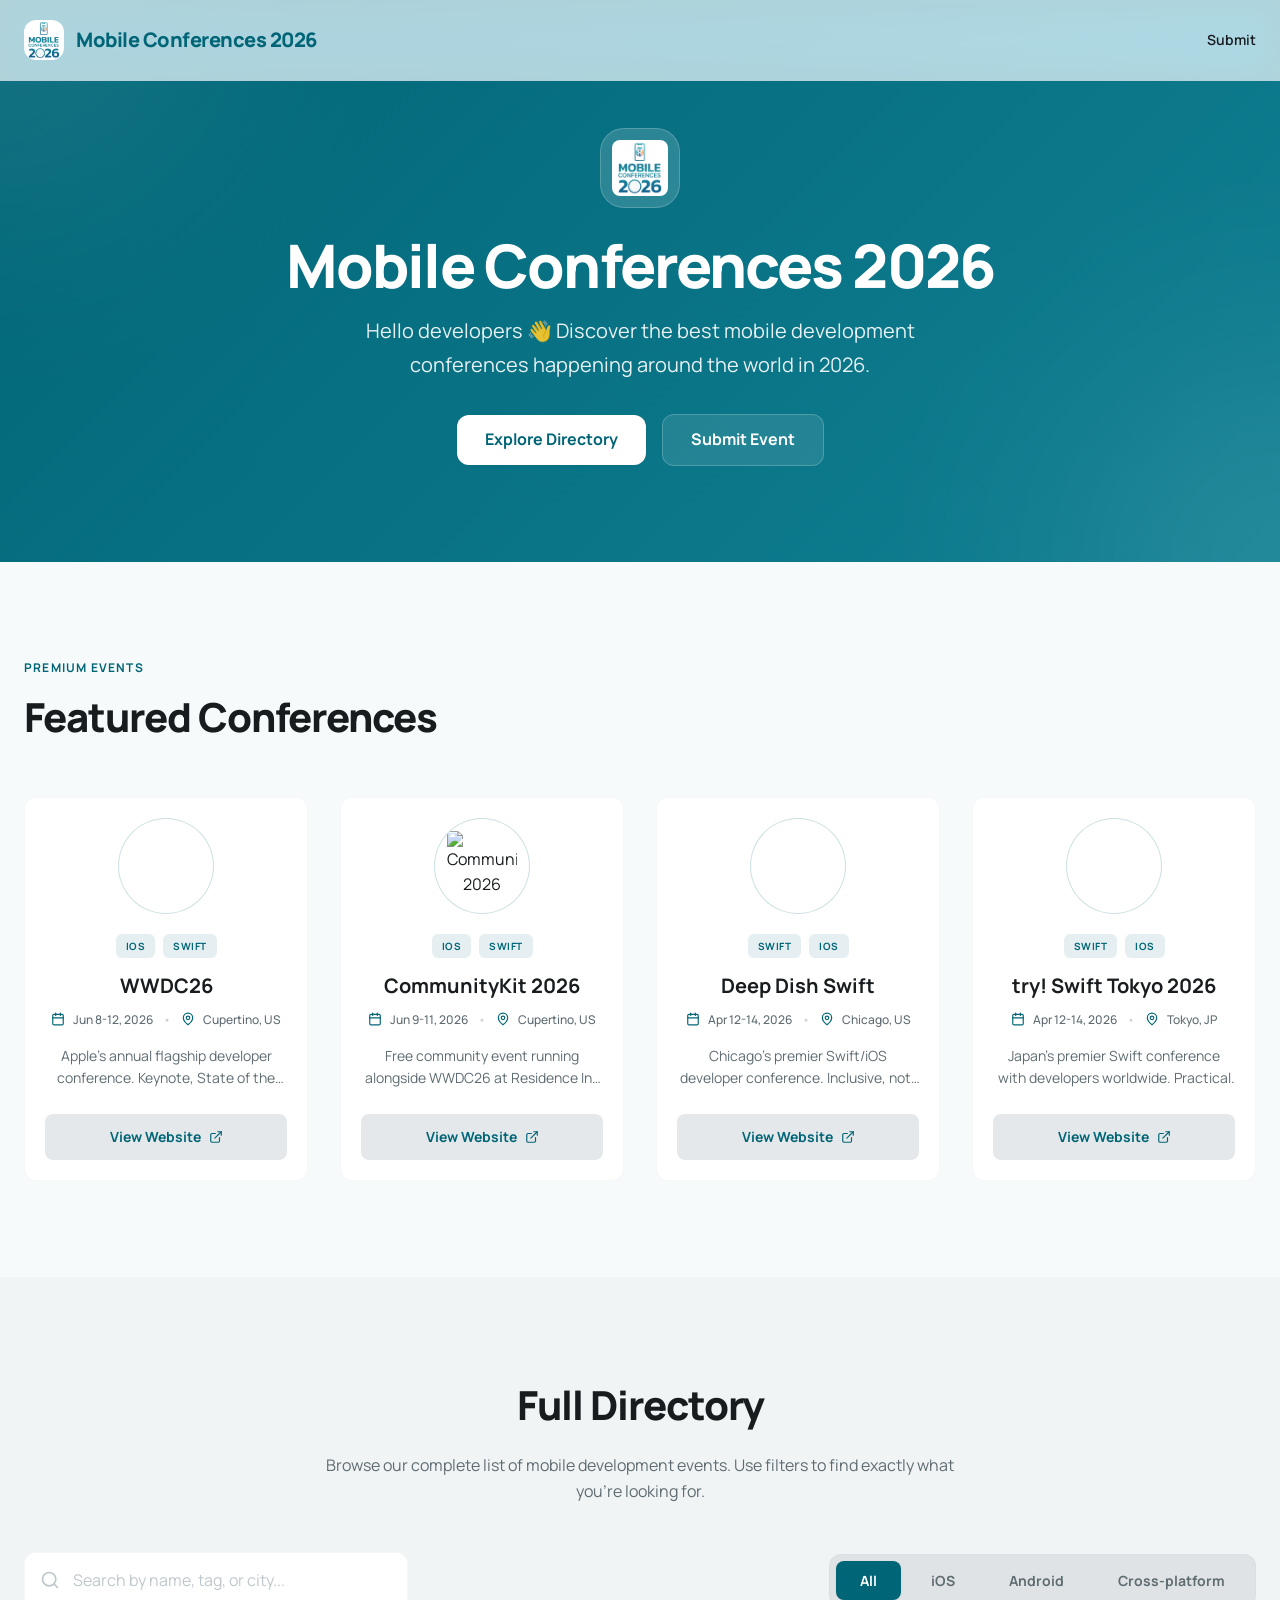
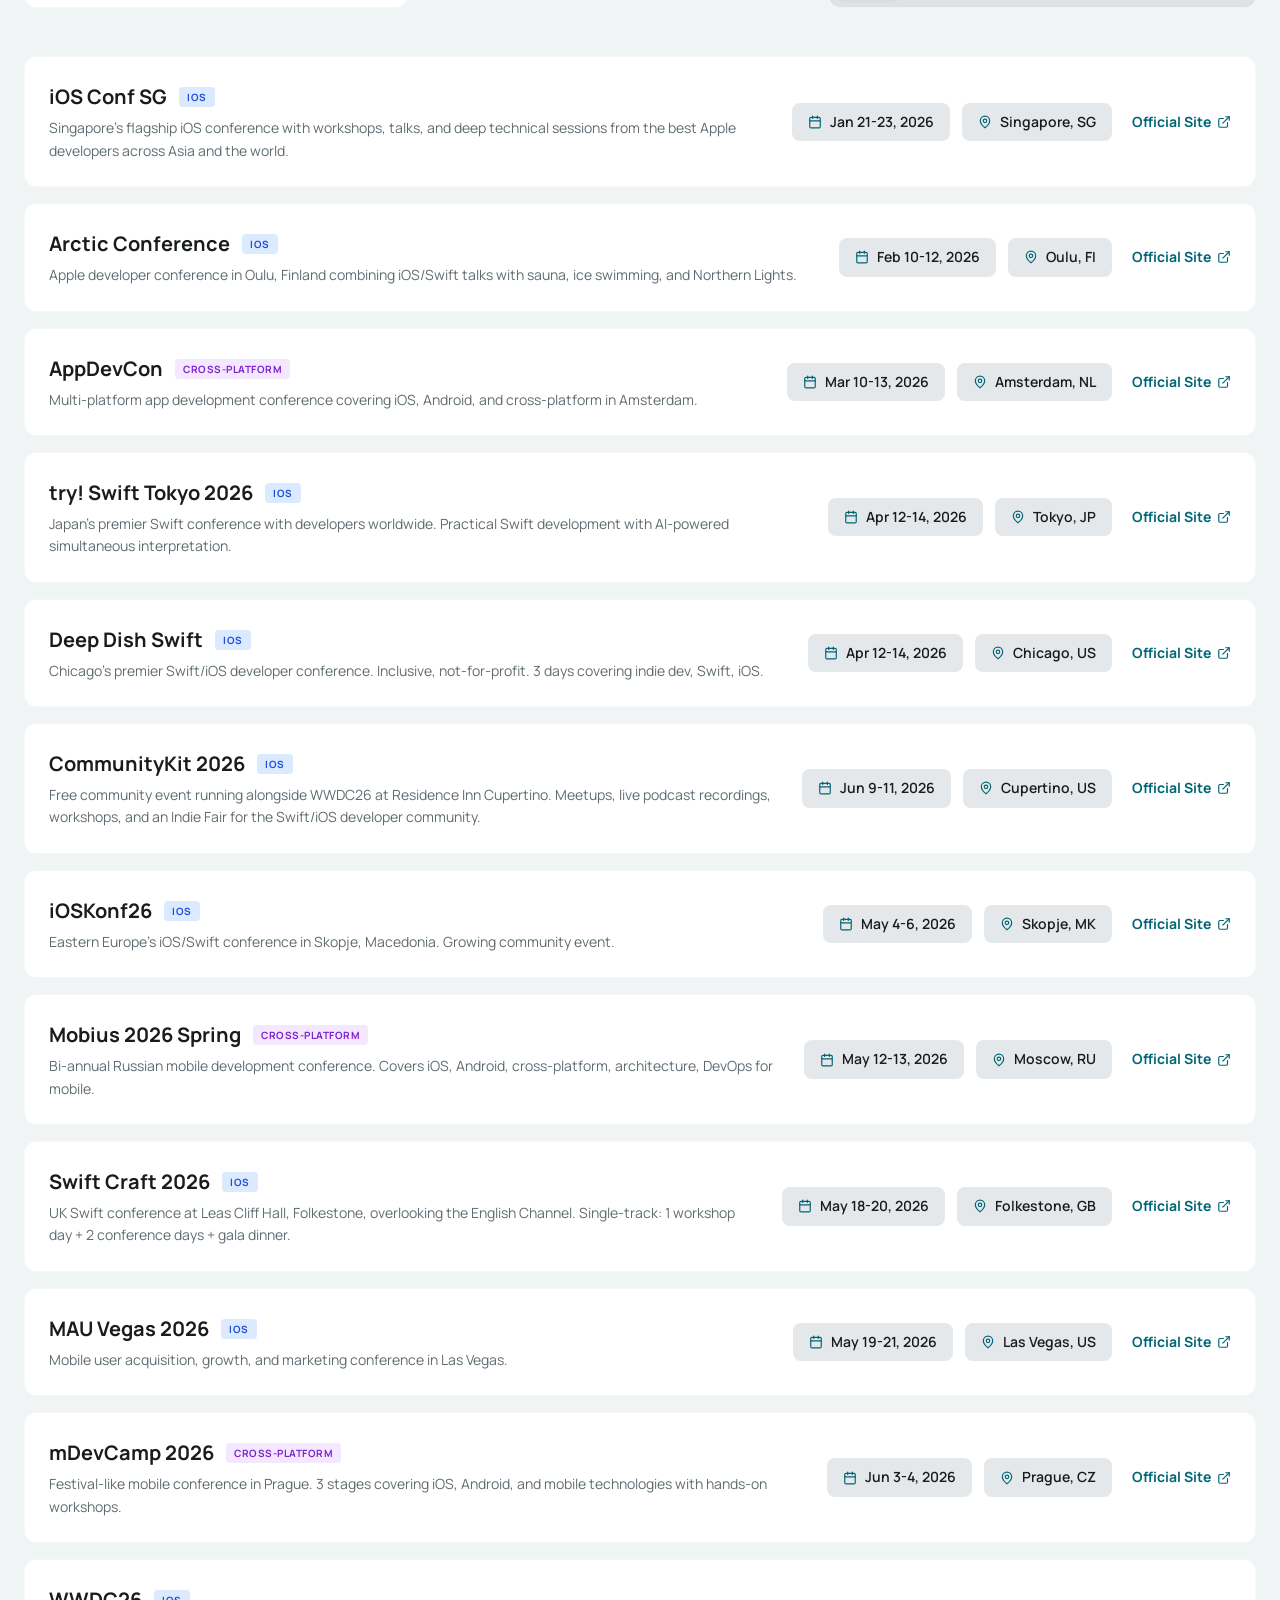
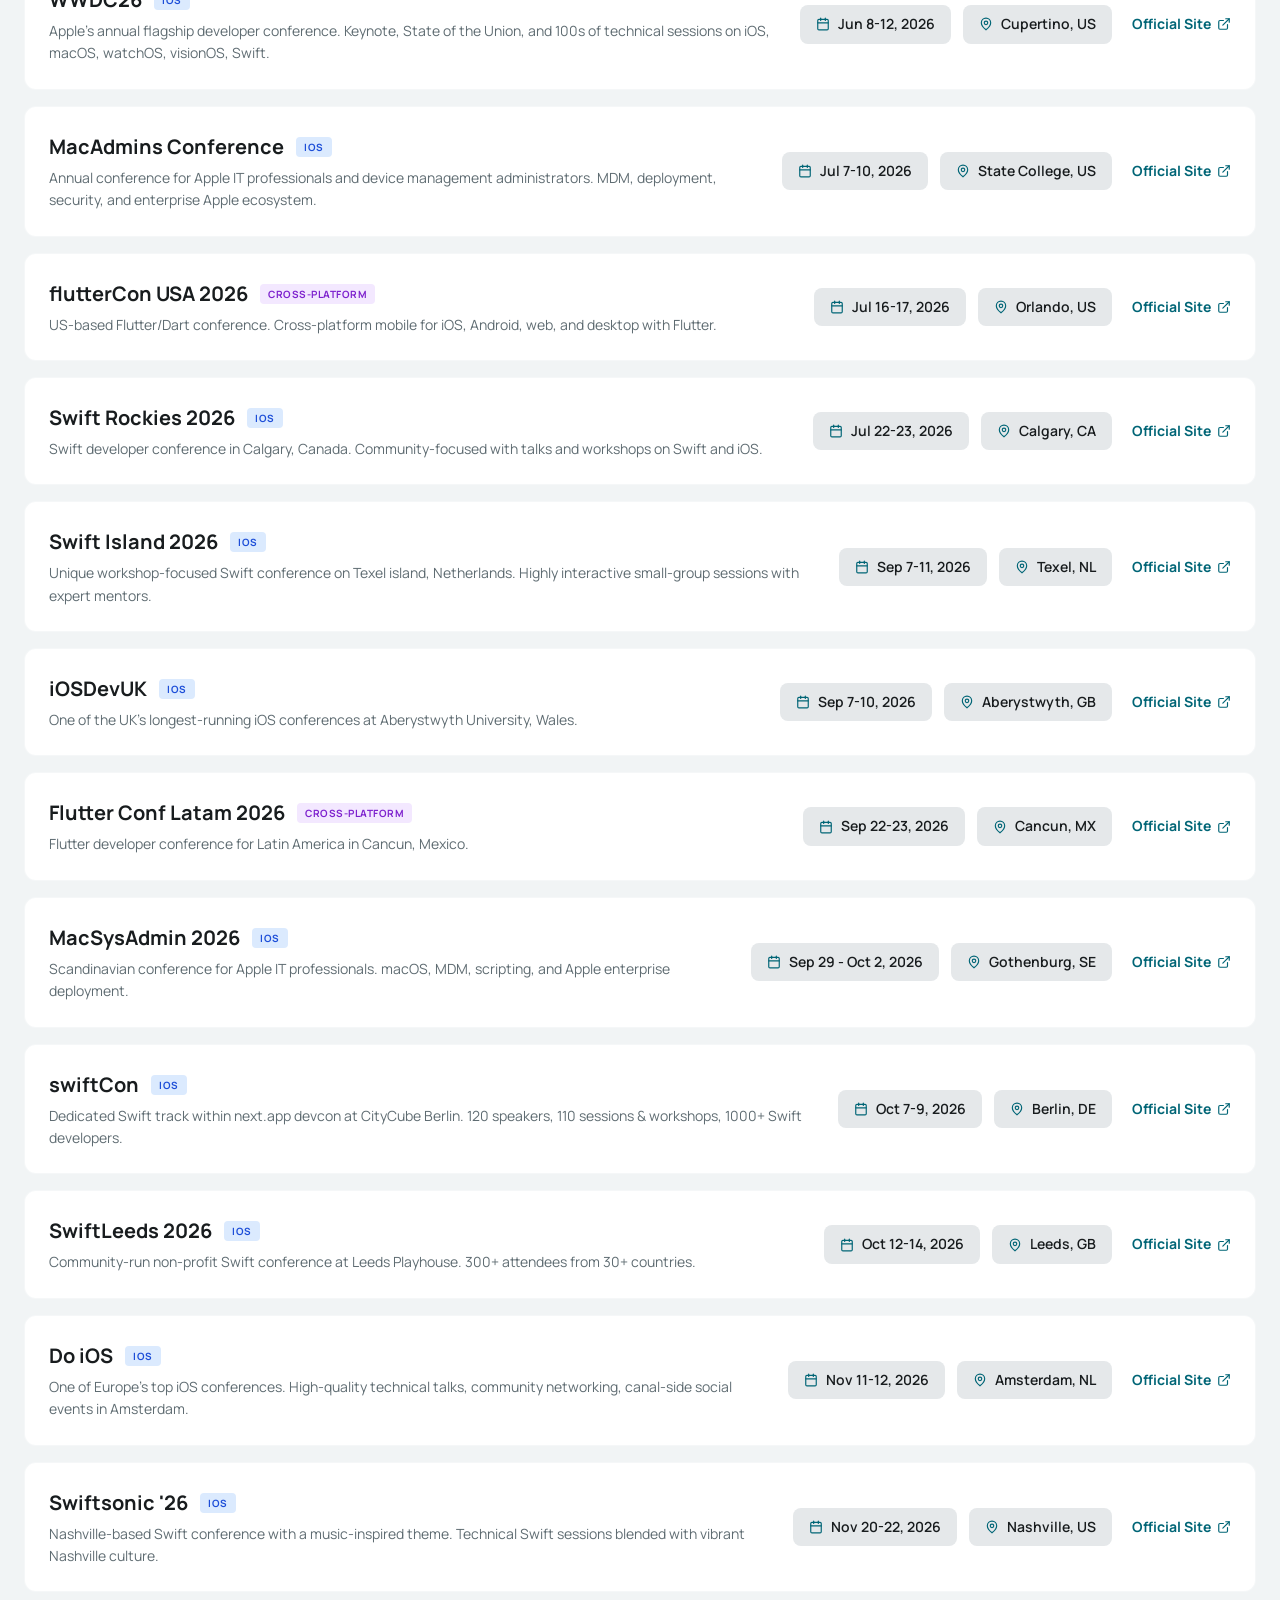
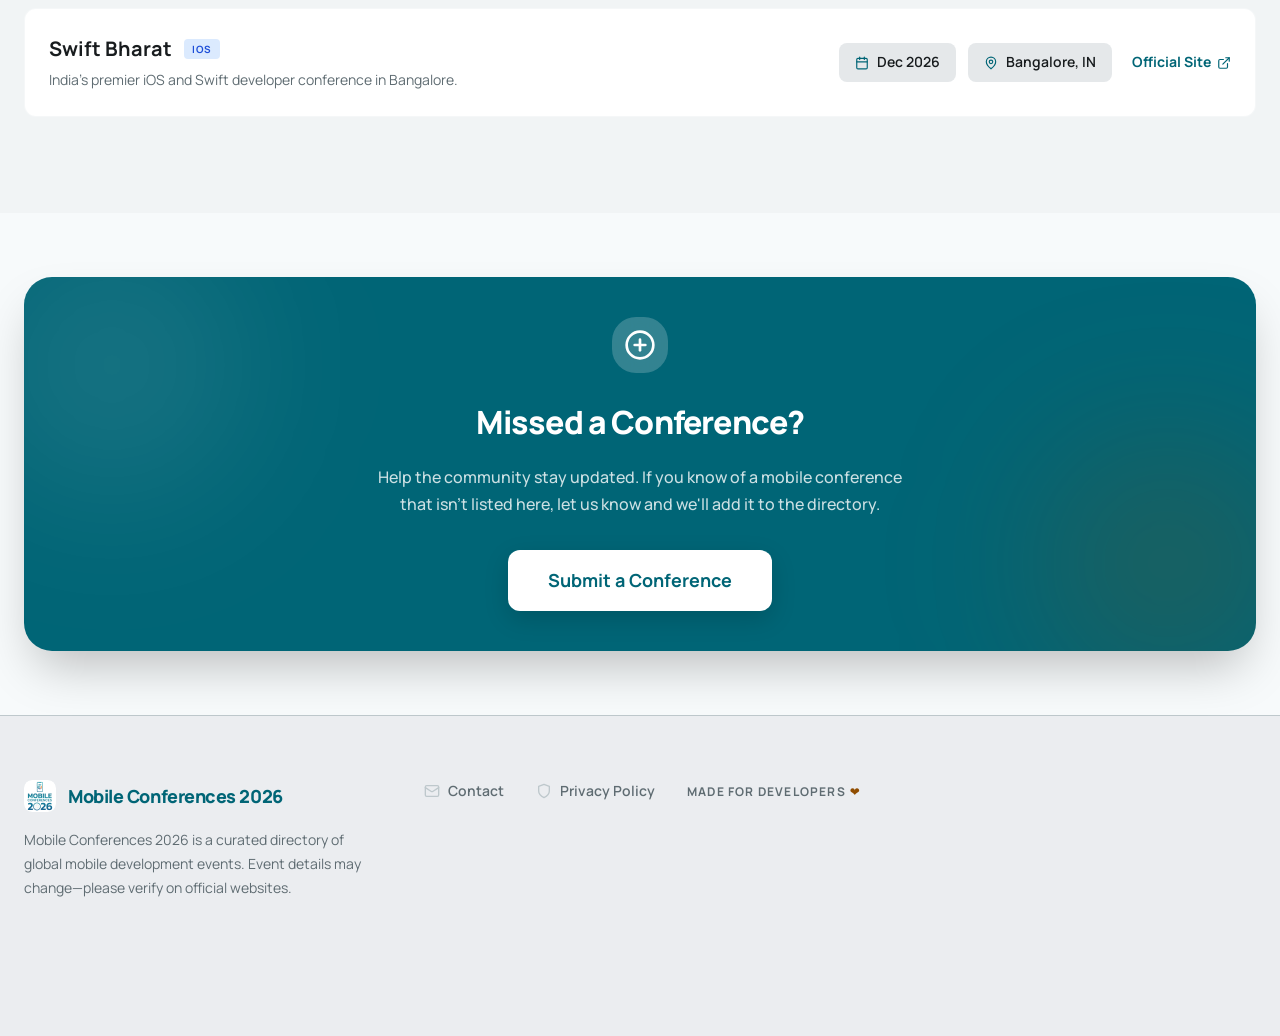
==== index.html @ a7be450e "Initial commi" ====
<!DOCTYPE html>
<html lang="en">

<head>
  <meta charset="UTF-8">
  <meta name="viewport" content="width=device-width, initial-scale=1.0">
  <title>Mobile Conferences 2026 — Discover the Best Mobile Dev Events</title>
  <meta name="description"
    content="A curated directory of the best mobile development conferences happening around the world in 2026. Find iOS, Android, and cross-platform events.">
  <meta name="keywords"
    content="mobile conferences 2026, iOS conferences, Android events, Swift conferences, Flutter events, mobile development">
  <meta property="og:title" content="Mobile Conferences 2026">
  <meta property="og:description"
    content="Discover the best mobile development conferences happening around the world in 2026.">
  <meta property="og:type" content="website">
  <meta name="twitter:card" content="summary_large_image">
  <link rel="icon" type="image/png" href="assets/logo.png">
  <link rel="preconnect" href="https://fonts.googleapis.com">
  <link rel="preconnect" href="https://fonts.gstatic.com" crossorigin>
  <link href="https://fonts.googleapis.com/css2?family=Manrope:wght@400;500;600;700;800&display=swap" rel="stylesheet">
  <link rel="stylesheet" href="styles.css">
</head>

<body>
  <!-- Navbar -->
  <nav class="navbar" id="navbar">
    <div class="nav-inner">
      <a href="#" class="nav-brand" id="nav-brand">
        <div class="nav-logo">
          <img src="assets/logo.png" alt="Mobile Conferences 2026 Logo" width="40" height="40">
        </div>
        <span class="nav-title">Mobile Conferences 2026</span>
      </a>
      <div class="nav-links">
        <a href="#submit" class="nav-link" id="nav-submit">Submit</a>
      </div>
    </div>
  </nav>

  <main>
    <!-- Hero Section -->
    <section class="hero" id="hero">
      <div class="hero-glow hero-glow-tl"></div>
      <div class="hero-glow hero-glow-br"></div>
      <div class="hero-content animate-fade-up">
        <div class="hero-logo-wrapper">
          <img src="assets/logo.png" alt="Mobile Conferences 2026" class="hero-logo-img" width="80" height="80">
        </div>
        <h1 class="hero-title">Mobile Conferences 2026</h1>
        <p class="hero-subtitle">Hello developers 👋 Discover the best mobile development conferences happening around
          the world in 2026.</p>
        <div class="hero-actions">
          <a href="#directory" class="btn btn-white" id="hero-explore">Explore Directory</a>
          <a href="#submit" class="btn btn-ghost" id="hero-submit">Submit Event</a>
        </div>
      </div>
    </section>

    <!-- Featured Section -->
    <section class="section featured-section" id="featured">
      <div class="container">
        <div class="section-header">
          <span class="section-eyebrow">Premium Events</span>
          <h2 class="section-title">Featured Conferences</h2>
        </div>
        <div class="featured-grid" id="featured-grid">
          <!-- Populated by JS -->
        </div>
      </div>
    </section>

    <!-- Full Directory Section -->
    <section class="section directory-section" id="directory">
      <div class="container">
        <div class="section-header text-center">
          <h2 class="section-title">Full Directory</h2>
          <p class="section-desc">Browse our complete list of mobile development events. Use filters to find exactly
            what you're looking for.</p>
        </div>

        <!-- Search & Filter -->
        <div class="directory-controls" id="directory-controls">
          <div class="search-wrapper">
            <svg class="search-icon" width="20" height="20" viewBox="0 0 24 24" fill="none" stroke="currentColor"
              stroke-width="2" stroke-linecap="round" stroke-linejoin="round">
              <circle cx="11" cy="11" r="8" />
              <path d="m21 21-4.3-4.3" />
            </svg>
            <input type="text" id="search-input" class="search-input" placeholder="Search by name, tag, or city...">
          </div>
          <div class="filter-pills" id="filter-pills">
            <button class="filter-pill active" data-filter="All" id="filter-all">All</button>
            <button class="filter-pill" data-filter="iOS" id="filter-ios">iOS</button>
            <button class="filter-pill" data-filter="Android" id="filter-android">Android</button>
            <button class="filter-pill" data-filter="Cross-platform" id="filter-cross">Cross-platform</button>
          </div>
        </div>

        <!-- Conference List -->
        <div class="directory-list" id="directory-list">
          <!-- Populated by JS -->
        </div>

        <!-- Empty State -->
        <div class="empty-state hidden" id="empty-state">
          <div class="empty-icon">
            <svg width="24" height="24" viewBox="0 0 24 24" fill="none" stroke="currentColor" stroke-width="2"
              stroke-linecap="round" stroke-linejoin="round">
              <polygon points="22 3 2 3 10 12.46 10 19 14 21 14 12.46 22 3" />
            </svg>
          </div>
          <h3 class="empty-title">No conferences found</h3>
          <p class="empty-desc">Try adjusting your search or filters.</p>
        </div>
      </div>
    </section>

    <!-- Submit Section -->
    <section class="section submit-section" id="submit">
      <div class="container">
        <div class="submit-card">
          <div class="submit-glow submit-glow-tl"></div>
          <div class="submit-glow submit-glow-br"></div>
          <div class="submit-inner">
            <div class="submit-icon-wrap">
              <svg width="32" height="32" viewBox="0 0 24 24" fill="none" stroke="currentColor" stroke-width="2"
                stroke-linecap="round" stroke-linejoin="round">
                <circle cx="12" cy="12" r="10" />
                <path d="M12 8v8" />
                <path d="M8 12h8" />
              </svg>
            </div>
            <h2 class="submit-title">Missed a Conference?</h2>
            <p class="submit-desc">Help the community stay updated. If you know of a mobile conference that isn't listed
              here, let us know and we'll add it to the directory.</p>
            <a href="https://github.com/mobileconferences/mobileconferences.github.io/issues" target="_blank"
              rel="noopener noreferrer" class="btn btn-submit" id="btn-submit-conf">Submit a Conference</a>
          </div>
        </div>
      </div>
    </section>

  </main>

  <!-- Footer -->
  <footer class="footer" id="footer">
    <div class="container">
      <div class="footer-top">
        <div class="footer-brand">
          <div class="footer-brand-row">
            <div class="footer-logo">
              <img src="assets/logo.png" alt="Logo" width="32" height="32">
            </div>
            <span class="footer-brand-title">Mobile Conferences 2026</span>
          </div>
          <p class="footer-brand-desc">Mobile Conferences 2026 is a curated directory of global mobile development
            events. Event details may change—please verify on official websites.
          </p>
        </div>
        <div class="footer-links-simple">
          <a href="mailto:mobile.conferences@gmail.com" class="footer-link-item" id="footer-contact">
            <svg width="16" height="16" viewBox="0 0 24 24" fill="none" stroke="currentColor" stroke-width="2"
              stroke-linecap="round" stroke-linejoin="round">
              <rect width="20" height="16" x="2" y="4" rx="2" />
              <path d="m22 7-8.97 5.7a1.94 1.94 0 0 1-2.06 0L2 7" />
            </svg>
            Contact
          </a>

          <a href="privacy.html" class="footer-link-item" id="footer-privacy">
            <svg width="16" height="16" viewBox="0 0 24 24" fill="none" stroke="currentColor" stroke-width="2"
              stroke-linecap="round" stroke-linejoin="round">
              <path d="M12 22s8-4 8-10V5l-8-3-8 3v7c0 6 8 10 8 10" />
            </svg>
            Privacy Policy
          </a>
          <div class="footer-made">Made for developers <span class="heart">❤️</span></div>

        </div>
      </div>
    </div>
  </footer>
  <script src="app.js"></script>
</body>

</html>
---- styles.css ----
/* =========================================================
   Mobile Conferences 2026 — Design System & Styles
   ========================================================= */

/* --- CSS Custom Properties (Design Tokens) --- */
:root {
  /* Primary Palette */
  --primary: #006576;
  --on-primary: #ffffff;
  --primary-container: #118093;
  --on-primary-container: #002026;

  /* Secondary Palette */
  --secondary: #904d00;
  --on-secondary: #ffffff;
  --secondary-container: #ffdcbe;
  --on-secondary-container: #2e1500;

  /* Surface Palette */
  --surface: #f7fafb;
  --on-surface: #181c1e;
  --surface-container-lowest: #ffffff;
  --surface-container-low: #f1f4f5;
  --surface-container: #ebedf0;
  --surface-container-high: #e5e8ea;
  --surface-container-highest: #dfe3e5;

  /* Outline */
  --outline-variant: #bec8cc;

  /* Typography */
  --font-sans: "Manrope", ui-sans-serif, system-ui, -apple-system, sans-serif;

  /* Radius */
  --radius-sm: 0.5rem;
  --radius-md: 0.75rem;
  --radius-lg: 1rem;
  --radius-xl: 1.5rem;
  --radius-2xl: 1.75rem;

  /* Shadows */
  --shadow-ambient: 0 20px 40px -10px rgba(24, 28, 30, 0.08);
  --shadow-card: 0 1px 3px rgba(24, 28, 30, 0.06);
  --shadow-elevated: 0 8px 30px rgba(24, 28, 30, 0.12);
  --shadow-hero: 0 25px 50px -12px rgba(0, 0, 0, 0.25);

  /* Transitions */
  --transition-fast: 150ms ease;
  --transition-normal: 250ms ease;
  --transition-slow: 500ms ease;
}

/* --- Reset & Base --- */
*, *::before, *::after {
  margin: 0;
  padding: 0;
  box-sizing: border-box;
}

html {
  scroll-behavior: smooth;
  -webkit-text-size-adjust: 100%;
}

body {
  font-family: var(--font-sans);
  background: var(--surface);
  color: var(--on-surface);
  line-height: 1.6;
  -webkit-font-smoothing: antialiased;
  -moz-osx-font-smoothing: grayscale;
}

a {
  color: inherit;
  text-decoration: none;
}

img {
  max-width: 100%;
  height: auto;
  display: block;
}

ul {
  list-style: none;
}

button {
  font-family: inherit;
  cursor: pointer;
  border: none;
  background: none;
}

input {
  font-family: inherit;
  border: none;
  outline: none;
}

/* --- Container --- */
.container {
  max-width: 1280px;
  margin: 0 auto;
  padding: 0 1.5rem;
}

/* --- Ghost Border Utility --- */
.ghost-border {
  border: 1px solid rgba(190, 200, 204, 0.15);
}

/* =========================================================
   NAVBAR
   ========================================================= */
.navbar {
  position: fixed;
  top: 0;
  left: 0;
  right: 0;
  z-index: 100;
  backdrop-filter: blur(20px) saturate(180%);
  -webkit-backdrop-filter: blur(20px) saturate(180%);
  background: rgba(247, 250, 251, 0.7);
  border-bottom: 1px solid rgba(190, 200, 204, 0.15);
  transition: box-shadow var(--transition-normal);
}

.navbar.scrolled {
  box-shadow: var(--shadow-card);
}

.nav-inner {
  max-width: 1280px;
  margin: 0 auto;
  padding: 0 1.5rem;
  height: 5rem;
  display: flex;
  align-items: center;
  justify-content: space-between;
}

.nav-brand {
  display: flex;
  align-items: center;
  gap: 0.75rem;
}

.nav-logo {
  width: 2.5rem;
  height: 2.5rem;
  background: rgba(0, 101, 118, 0.1);
  border-radius: var(--radius-md);
  display: flex;
  align-items: center;
  justify-content: center;
  overflow: hidden;
  flex-shrink: 0;
}

.nav-logo img {
  width: 100%;
  height: 100%;
  object-fit: contain;
}

.nav-title {
  font-size: 1.25rem;
  font-weight: 800;
  letter-spacing: -0.025em;
  color: var(--primary);
}

.nav-links {
  display: flex;
  align-items: center;
  gap: 2rem;
}

.nav-link {
  font-size: 0.875rem;
  font-weight: 600;
  color: var(--on-surface);
  transition: color var(--transition-fast);
}

.nav-link:hover {
  color: var(--primary);
}

/* =========================================================
   HERO
   ========================================================= */
.hero {
  background: linear-gradient(135deg, #006576 0%, #118093 100%);
  padding: 7rem 1.5rem 4.5rem;
  text-align: center;
  position: relative;
  overflow: hidden;
}

.hero-glow {
  position: absolute;
  width: 24rem;
  height: 24rem;
  background: white;
  border-radius: 50%;
  filter: blur(128px);
  opacity: 0.10;
  pointer-events: none;
}

.hero-glow-tl {
  top: 0;
  left: 0;
  transform: translate(-50%, -50%);
}

.hero-glow-br {
  bottom: 0;
  right: 0;
  transform: translate(50%, 50%);
}

.hero-content {
  max-width: 56rem;
  margin: 0 auto;
  position: relative;
  z-index: 1;
}

.hero-logo-wrapper {
  width: 5rem;
  height: 5rem;
  margin: 0 auto 1.5rem;
  background: rgba(255, 255, 255, 0.15);
  border-radius: var(--radius-xl);
  display: flex;
  align-items: center;
  justify-content: center;
  backdrop-filter: blur(12px);
  border: 1px solid rgba(255, 255, 255, 0.2);
  animation: float 3s ease-in-out infinite;
}

.hero-logo-img {
  width: 3.5rem;
  height: 3.5rem;
  object-fit: contain;
  border-radius: var(--radius-sm);
}

@keyframes float {
  0%, 100% { transform: translateY(0); }
  50% { transform: translateY(-6px); }
}

.hero-title {
  font-size: 2.75rem;
  font-weight: 800;
  color: var(--on-primary);
  letter-spacing: -0.03em;
  margin-bottom: 1rem;
  line-height: 1.1;
}

.hero-subtitle {
  font-size: 1rem;
  color: rgba(255, 255, 255, 0.9);
  margin-bottom: 2rem;
  max-width: 38rem;
  margin-left: auto;
  margin-right: auto;
  line-height: 1.7;
}

.hero-actions {
  display: flex;
  flex-direction: column;
  align-items: center;
  justify-content: center;
  gap: 1rem;
}

/* --- Buttons --- */
.btn {
  display: inline-flex;
  align-items: center;
  justify-content: center;
  padding: 0.75rem 1.75rem;
  font-weight: 700;
  font-size: 1rem;
  border-radius: var(--radius-md);
  transition: all var(--transition-fast);
  cursor: pointer;
  text-align: center;
}

.btn:active {
  transform: scale(0.97);
}

.btn-white {
  background: var(--surface-container-lowest);
  color: var(--primary);
  box-shadow: var(--shadow-card);
}

.btn-white:hover {
  background: var(--surface-container-low);
}

.btn-ghost {
  background: rgba(255, 255, 255, 0.10);
  backdrop-filter: blur(12px);
  color: var(--on-primary);
  border: 1px solid rgba(255, 255, 255, 0.2);
}

.btn-ghost:hover {
  background: rgba(255, 255, 255, 0.20);
}

.btn-submit {
  background: white;
  color: var(--primary);
  padding: 1rem 2.5rem;
  font-size: 1.125rem;
  box-shadow: 0 8px 24px rgba(0, 0, 0, 0.15);
}

.btn-submit:hover {
  background: var(--surface-container-low);
}

/* =========================================================
   SECTIONS
   ========================================================= */
.section {
  padding: 6rem 0;
}

.section-header {
  margin-bottom: 3rem;
}

.section-header.text-center {
  text-align: center;
}

.section-eyebrow {
  font-size: 0.75rem;
  color: var(--primary);
  font-weight: 700;
  letter-spacing: 0.1em;
  text-transform: uppercase;
  margin-bottom: 0.5rem;
  display: block;
}

.section-title {
  font-size: 2.5rem;
  font-weight: 800;
  color: var(--on-surface);
  letter-spacing: -0.025em;
}

.section-desc {
  color: #5f6c72;
  max-width: 40rem;
  margin: 1rem auto 0;
}

/* =========================================================
   FEATURED CARDS
   ========================================================= */
.featured-grid {
  display: grid;
  grid-template-columns: repeat(1, 1fr);
  gap: 2rem;
}

.featured-card {
  background: var(--surface-container-lowest);
  padding: 1.25rem;
  border-radius: var(--radius-md);
  border: 1px solid rgba(190, 200, 204, 0.15);
  transition: all var(--transition-normal);
  opacity: 0;
  transform: translateY(20px);
  text-align: center;
}

.featured-card.visible {
  opacity: 1;
  transform: translateY(0);
}

.featured-card:hover {
  box-shadow: var(--shadow-ambient);
  border-color: rgba(0, 101, 118, 0.3);
}

.featured-card-img {
  width: 6rem;
  height: 6rem;
  margin: 0 auto 1.25rem auto;
  border-radius: 50%;
  overflow: hidden;
  background: #ffffff;
  border: 1px solid rgba(0, 101, 118, 0.2);
  display: flex;
  align-items: center;
  justify-content: center;
  padding: 0.75rem;
}

.featured-card-img img {
  width: 100%;
  height: 100%;
  object-fit: contain;
  transition: transform var(--transition-slow);
}

.featured-card:hover .featured-card-img img {
  transform: scale(1.05);
}

.featured-tags {
  display: flex;
  gap: 0.5rem;
  margin-bottom: 0.75rem;
  flex-wrap: wrap;
  justify-content: center;
}

.tag {
  padding: 0.25rem 0.625rem;
  background: rgba(0, 101, 118, 0.10);
  color: var(--primary);
  font-size: 0.625rem;
  font-weight: 700;
  border-radius: 0.375rem;
  text-transform: uppercase;
  letter-spacing: 0.05em;
}

.featured-card-title {
  font-size: 1.25rem;
  font-weight: 700;
  margin-bottom: 0.5rem;
  color: var(--on-surface);
  transition: color var(--transition-fast);
}

.featured-card:hover .featured-card-title {
  color: var(--primary);
}

.featured-card-meta {
  display: flex;
  align-items: center;
  gap: 0.5rem;
  color: #5f6c72;
  font-size: 0.75rem;
  font-weight: 500;
  margin-bottom: 1rem;
  flex-wrap: wrap;
  justify-content: center;
}

.featured-card-meta svg {
  color: var(--primary);
  flex-shrink: 0;
}

.meta-dot {
  opacity: 0.3;
  margin: 0 0.125rem;
}

.featured-card-desc {
  color: #5f6c72;
  font-size: 0.875rem;
  line-height: 1.6;
  margin-bottom: 1.5rem;
  display: -webkit-box;
  -webkit-line-clamp: 2;
  line-clamp: 2;
  -webkit-box-orient: vertical;
  overflow: hidden;
}

.featured-card-link {
  display: flex;
  align-items: center;
  justify-content: center;
  gap: 0.5rem;
  width: 100%;
  padding: 0.75rem;
  background: var(--surface-container-high);
  color: var(--primary);
  font-weight: 700;
  border-radius: var(--radius-sm);
  transition: all var(--transition-fast);
  font-size: 0.875rem;
}

.featured-card-link:hover {
  background: var(--primary);
  color: var(--on-primary);
}

/* =========================================================
   DIRECTORY
   ========================================================= */
.directory-section {
  background: var(--surface-container-low);
}

.directory-controls {
  display: flex;
  flex-direction: column;
  gap: 1.5rem;
  justify-content: space-between;
  align-items: stretch;
  margin-bottom: 3rem;
}

.search-wrapper {
  position: relative;
  width: 100%;
}

.search-icon {
  position: absolute;
  left: 1rem;
  top: 50%;
  transform: translateY(-50%);
  color: var(--outline-variant);
  transition: color var(--transition-fast);
  pointer-events: none;
}

.search-wrapper:focus-within .search-icon {
  color: var(--primary);
}

.search-input {
  width: 100%;
  padding: 1rem 1rem 1rem 3rem;
  background: var(--surface-container-lowest);
  border-radius: var(--radius-md);
  border: 1px solid rgba(190, 200, 204, 0.15);
  color: var(--on-surface);
  font-size: 1rem;
  transition: all var(--transition-fast);
}

.search-input:focus {
  border-color: var(--primary);
  box-shadow: 0 0 0 2px rgba(0, 101, 118, 0.15);
}

.search-input::placeholder {
  color: var(--outline-variant);
}

.filter-pills {
  display: flex;
  flex-wrap: wrap;
  gap: 0.375rem;
  padding: 0.375rem;
  background: var(--surface-container-highest);
  border-radius: var(--radius-md);
  border: 1px solid rgba(190, 200, 204, 0.15);
}

.filter-pill {
  padding: 0.625rem 1.5rem;
  border-radius: var(--radius-sm);
  font-weight: 700;
  font-size: 0.875rem;
  transition: all var(--transition-fast);
  color: #5f6c72;
  white-space: nowrap;
}

.filter-pill:hover {
  color: var(--primary);
  background: var(--surface-container-lowest);
}

.filter-pill.active {
  background: var(--primary);
  color: var(--on-primary);
  box-shadow: var(--shadow-card);
}

/* --- Directory List Items --- */
.directory-list {
  display: flex;
  flex-direction: column;
  gap: 1rem;
}

.dir-item {
  background: var(--surface-container-lowest);
  padding: 1.5rem;
  border-radius: var(--radius-md);
  border: 1px solid rgba(190, 200, 204, 0.15);
  display: flex;
  flex-direction: column;
  gap: 1rem;
  transition: all var(--transition-normal);
  animation: fadeIn 0.3s ease forwards;
}

.dir-item:hover {
  box-shadow: var(--shadow-ambient);
  border-color: rgba(0, 101, 118, 0.2);
}

@keyframes fadeIn {
  from { opacity: 0; transform: translateY(8px); }
  to { opacity: 1; transform: translateY(0); }
}

.dir-item-info {
  flex: 1;
}

.dir-item-header {
  display: flex;
  align-items: center;
  gap: 0.75rem;
  margin-bottom: 0.25rem;
  flex-wrap: wrap;
}

.dir-item-name {
  font-size: 1.25rem;
  font-weight: 700;
  color: var(--on-surface);
}

.platform-badge {
  padding: 0.125rem 0.5rem;
  border-radius: 0.25rem;
  font-size: 0.625rem;
  font-weight: 700;
  text-transform: uppercase;
  letter-spacing: 0.05em;
}

.platform-badge.ios {
  background: #dbeafe;
  color: #1d4ed8;
}

.platform-badge.android {
  background: #dcfce7;
  color: #15803d;
}

.platform-badge.cross {
  background: #f3e8ff;
  color: #7e22ce;
}

.dir-item-desc {
  color: #5f6c72;
  font-size: 0.875rem;
}

.dir-item-actions {
  display: flex;
  flex-wrap: wrap;
  gap: 0.75rem;
  align-items: center;
}

.dir-meta-chip {
  display: flex;
  align-items: center;
  gap: 0.5rem;
  padding: 0.5rem 1rem;
  background: var(--surface-container-high);
  border-radius: var(--radius-sm);
}

.dir-meta-chip svg {
  color: var(--primary);
  flex-shrink: 0;
}

.dir-meta-chip span {
  font-size: 0.875rem;
  font-weight: 600;
}

.dir-item-link {
  color: var(--primary);
  font-weight: 700;
  display: flex;
  align-items: center;
  gap: 0.375rem;
  margin-left: 0;
  font-size: 0.875rem;
  transition: all var(--transition-fast);
}

.dir-item-link:hover {
  text-decoration: underline;
}

/* =========================================================
   SUBMIT SECTION
   ========================================================= */
.submit-section {
  padding: 4rem 0;
}

.submit-card {
  background: var(--primary);
  color: var(--on-primary);
  padding: 2.5rem 1.5rem;
  border-radius: var(--radius-2xl);
  text-align: center;
  position: relative;
  overflow: hidden;
  box-shadow: var(--shadow-hero);
}

.submit-glow {
  position: absolute;
  width: 16rem;
  height: 16rem;
  border-radius: 50%;
  filter: blur(80px);
  pointer-events: none;
}

.submit-glow-tl {
  top: -2.5rem;
  left: -2.5rem;
  background: rgba(255, 255, 255, 0.10);
}

.submit-glow-br {
  bottom: -2.5rem;
  right: -2.5rem;
  background: rgba(144, 77, 0, 0.20);
}

.submit-inner {
  position: relative;
  z-index: 1;
}

.submit-icon-wrap {
  width: 3.5rem;
  height: 3.5rem;
  background: rgba(255, 255, 255, 0.20);
  border-radius: var(--radius-xl);
  display: flex;
  align-items: center;
  justify-content: center;
  margin: 0 auto 1.5rem;
  backdrop-filter: blur(12px);
}

.submit-title {
  font-size: 2rem;
  font-weight: 800;
  letter-spacing: -0.025em;
  margin-bottom: 1rem;
}

.submit-desc {
  font-size: 1rem;
  color: rgba(255, 255, 255, 0.8);
  margin-bottom: 2rem;
  max-width: 34rem;
  margin-left: auto;
  margin-right: auto;
  font-weight: 500;
  line-height: 1.7;
}

/* =========================================================
   FOOTER
   ========================================================= */
.footer {
  background: var(--surface-container);
  border-top: 1px solid var(--outline-variant);
  padding: 4rem 0;
}

.footer-top {
  display: flex;
  flex-direction: column;
  gap: 3rem;
  margin-bottom: 3rem;
}

.footer-brand {
  max-width: 22rem;
}

.footer-brand-row {
  display: flex;
  align-items: center;
  gap: 0.75rem;
  margin-bottom: 1rem;
}

.footer-logo {
  width: 2rem;
  height: 2rem;
  background: rgba(0, 101, 118, 0.1);
  border-radius: var(--radius-sm);
  display: flex;
  align-items: center;
  justify-content: center;
  overflow: hidden;
  flex-shrink: 0;
}

.footer-logo img {
  width: 100%;
  height: 100%;
  object-fit: contain;
}

.footer-brand-title {
  font-size: 1.125rem;
  font-weight: 800;
  letter-spacing: -0.025em;
  color: var(--primary);
}

.footer-brand-desc {
  color: #5f6c72;
  font-size: 0.875rem;
  line-height: 1.7;
  margin-bottom: 1.5rem;
}

.footer-socials {
  display: flex;
  gap: 1rem;
}

.social-btn {
  width: 2.5rem;
  height: 2.5rem;
  background: var(--surface-container-high);
  border-radius: var(--radius-sm);
  display: flex;
  align-items: center;
  justify-content: center;
  color: #5f6c72;
  transition: all var(--transition-fast);
}

.social-btn:hover {
  color: var(--primary);
  background: rgba(0, 101, 118, 0.1);
}

.footer-links-simple {
  display: flex;
  align-items: center;
  gap: 2rem;
  flex-wrap: wrap;
}

.footer-link-item {
  display: flex;
  align-items: center;
  gap: 0.5rem;
  font-size: 0.875rem;
  font-weight: 600;
  color: #5f6c72;
  transition: color var(--transition-fast);
}

.footer-link-item:hover {
  color: var(--primary);
}

.footer-link-item svg {
  flex-shrink: 0;
  color: var(--outline-variant);
  transition: color var(--transition-fast);
}

.footer-link-item:hover svg {
  color: var(--primary);
}

.footer-col-title {
  font-weight: 700;
  color: var(--on-surface);
  margin-bottom: 1.5rem;
  font-size: 0.9375rem;
}

.footer-col-list {
  display: flex;
  flex-direction: column;
  gap: 1rem;
}

.footer-link {
  font-size: 0.875rem;
  color: #5f6c72;
  transition: color var(--transition-fast);
}

.footer-link:hover {
  color: var(--primary);
}

.footer-bottom {
  padding-top: 3rem;
  border-top: 1px solid var(--outline-variant);
  display: flex;
  flex-direction: column;
  gap: 1.5rem;
  align-items: center;
  text-align: center;
}

.footer-disclaimer {
  font-size: 0.75rem;
  color: rgba(95, 108, 114, 0.6);
  font-style: italic;
  max-width: 36rem;
}

.footer-made {
  color: #5f6c72;
  font-weight: 700;
  font-size: 0.75rem;
  text-transform: uppercase;
  letter-spacing: 0.1em;
  display: flex;
  align-items: center;
  gap: 0.25rem;
}

.heart {
  color: var(--secondary);
}

/* =========================================================
   EMPTY STATE
   ========================================================= */
.empty-state {
  padding: 5rem 1.5rem;
  text-align: center;
  background: var(--surface-container-lowest);
  border-radius: var(--radius-md);
  border: 1px solid rgba(190, 200, 204, 0.15);
}

.empty-state.hidden {
  display: none;
}

.empty-icon {
  width: 4rem;
  height: 4rem;
  background: var(--surface-container-high);
  border-radius: 50%;
  display: flex;
  align-items: center;
  justify-content: center;
  margin: 0 auto 1rem;
  color: var(--outline-variant);
}

.empty-title {
  font-size: 1.25rem;
  font-weight: 700;
  color: var(--on-surface);
  margin-bottom: 0.5rem;
}

.empty-desc {
  color: #5f6c72;
}

/* =========================================================
   ANIMATIONS
   ========================================================= */
.animate-fade-up {
  animation: fadeUp 0.7s ease forwards;
}

@keyframes fadeUp {
  from {
    opacity: 0;
    transform: translateY(24px);
  }
  to {
    opacity: 1;
    transform: translateY(0);
  }
}

/* =========================================================
   RESPONSIVE
   ========================================================= */

/* Tablet */
@media (min-width: 640px) {
  .hero-actions {
    flex-direction: row;
  }

  .btn {
    width: auto;
  }

  .footer-links-simple {
    justify-content: flex-end;
  }

  .submit-card {
    padding: 2.5rem 2rem;
  }
}

/* Desktop (md) */
@media (min-width: 768px) {
  .hero {
    padding: 8rem 1.5rem 6rem;
  }

  .hero-title {
    font-size: 3.75rem;
  }

  .hero-subtitle {
    font-size: 1.25rem;
  }

  .featured-grid {
    grid-template-columns: repeat(2, 1fr);
  }

  .dir-item {
    flex-direction: row;
    align-items: center;
    justify-content: space-between;
    gap: 1.5rem;
  }

  .dir-item-actions {
    justify-content: flex-end;
    flex-shrink: 0;
  }

  .dir-item-link {
    margin-left: 0.5rem;
  }

  .footer-top {
    flex-direction: row;
    align-items: flex-start;
    gap: 3rem;
  }

  .footer-bottom {
    flex-direction: row;
    justify-content: space-between;
    text-align: left;
  }

  .submit-title {
    font-size: 2rem;
  }

  .submit-desc {
    font-size: 1rem;
  }
}

/* Large Desktop (lg) */
@media (min-width: 1024px) {
  .featured-grid {
    grid-template-columns: repeat(4, 1fr);
  }

  .directory-controls {
    flex-direction: row;
    align-items: center;
  }

  .search-wrapper {
    max-width: 24rem;
  }

  .submit-card {
    padding: 2.5rem;
  }
}


/* Mobile nav */
@media (max-width: 767px) {
  .nav-links {
    display: none;
  }

  .nav-title {
    font-size: 1rem;
  }

  .section-title {
    font-size: 2rem;
  }
}
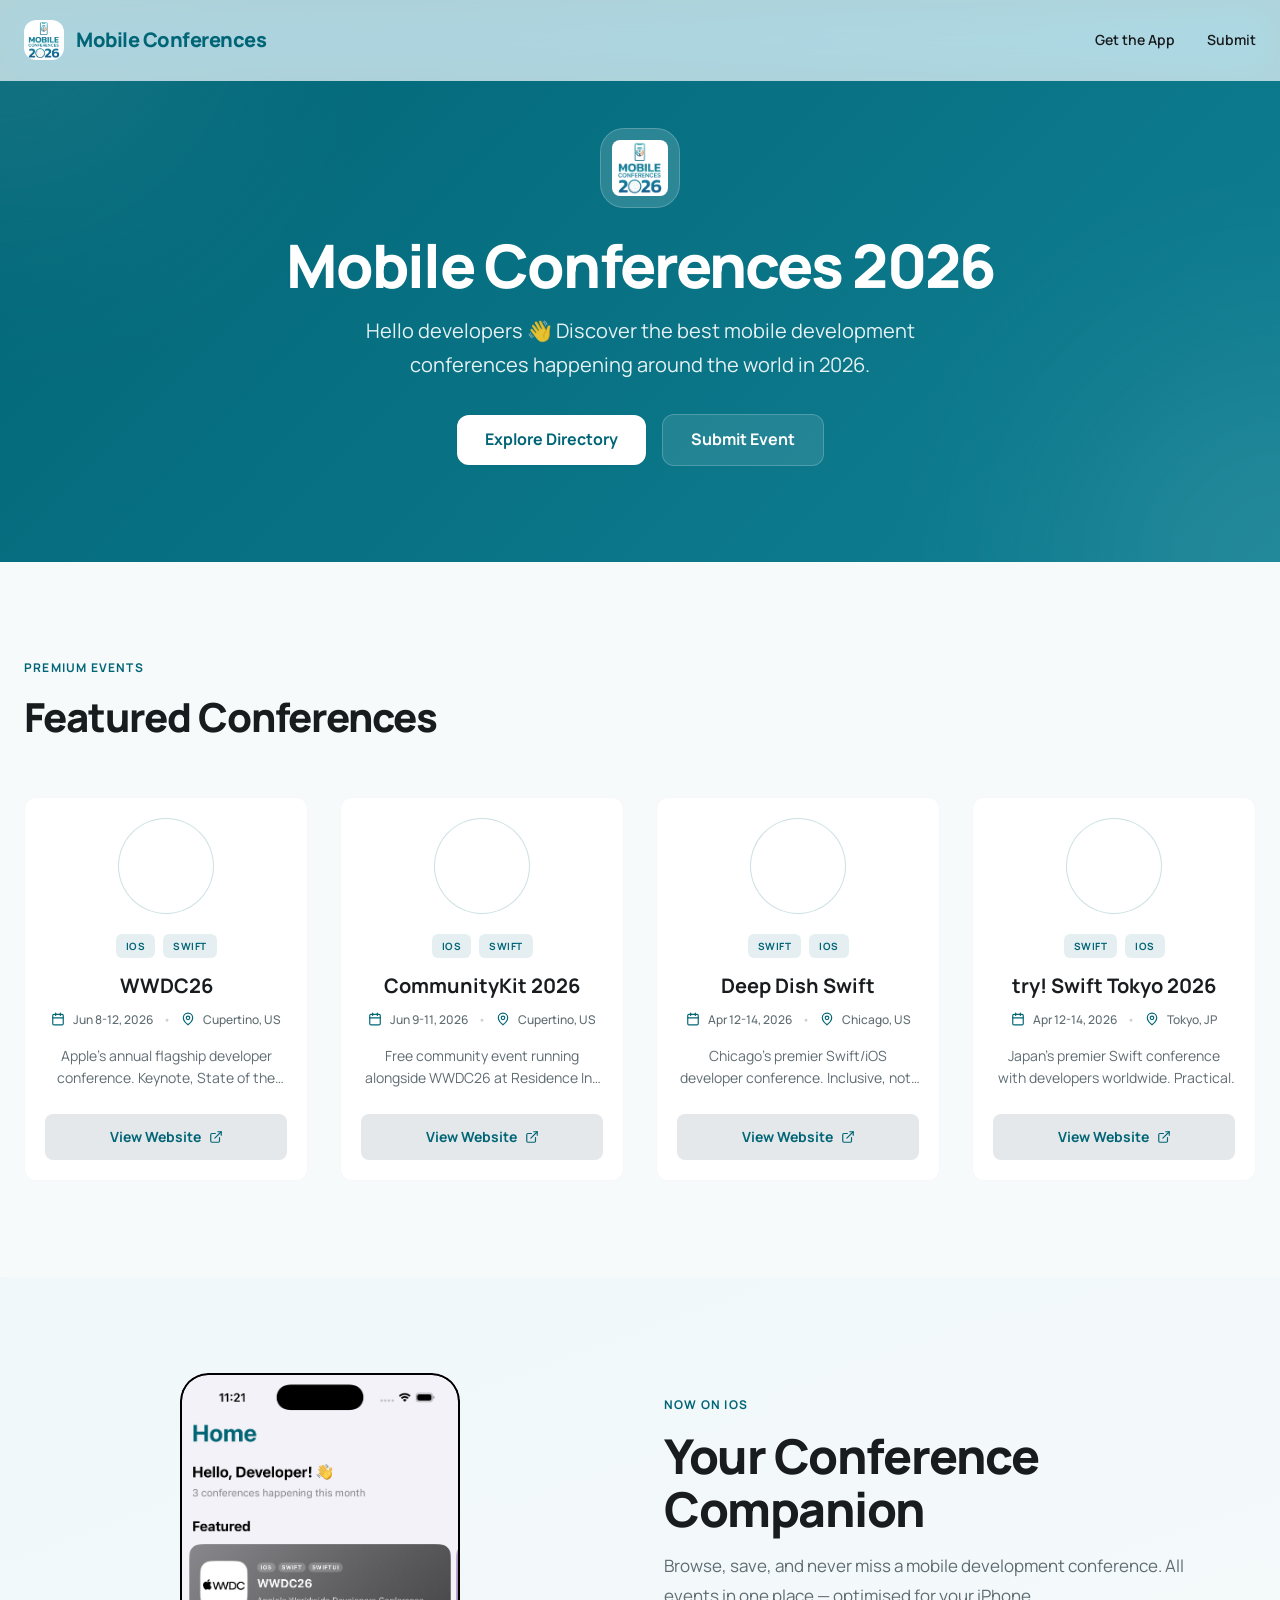
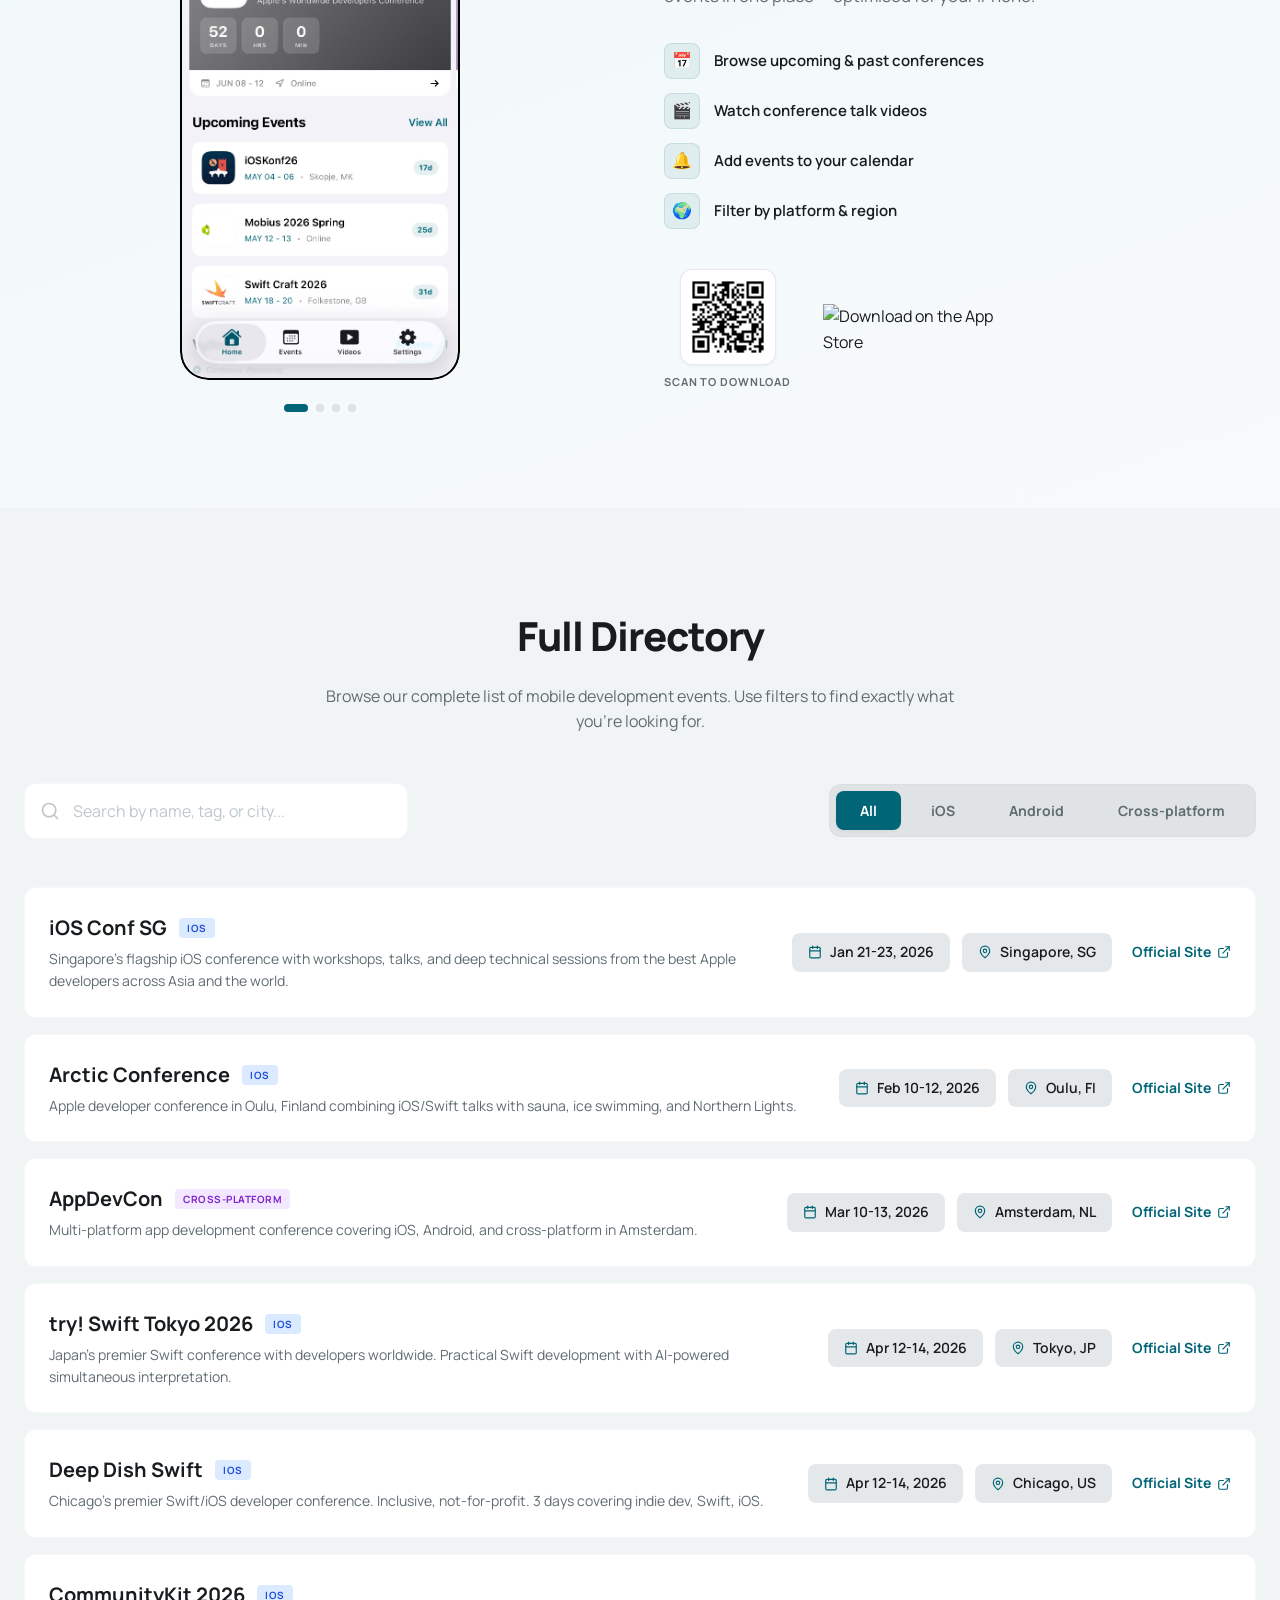
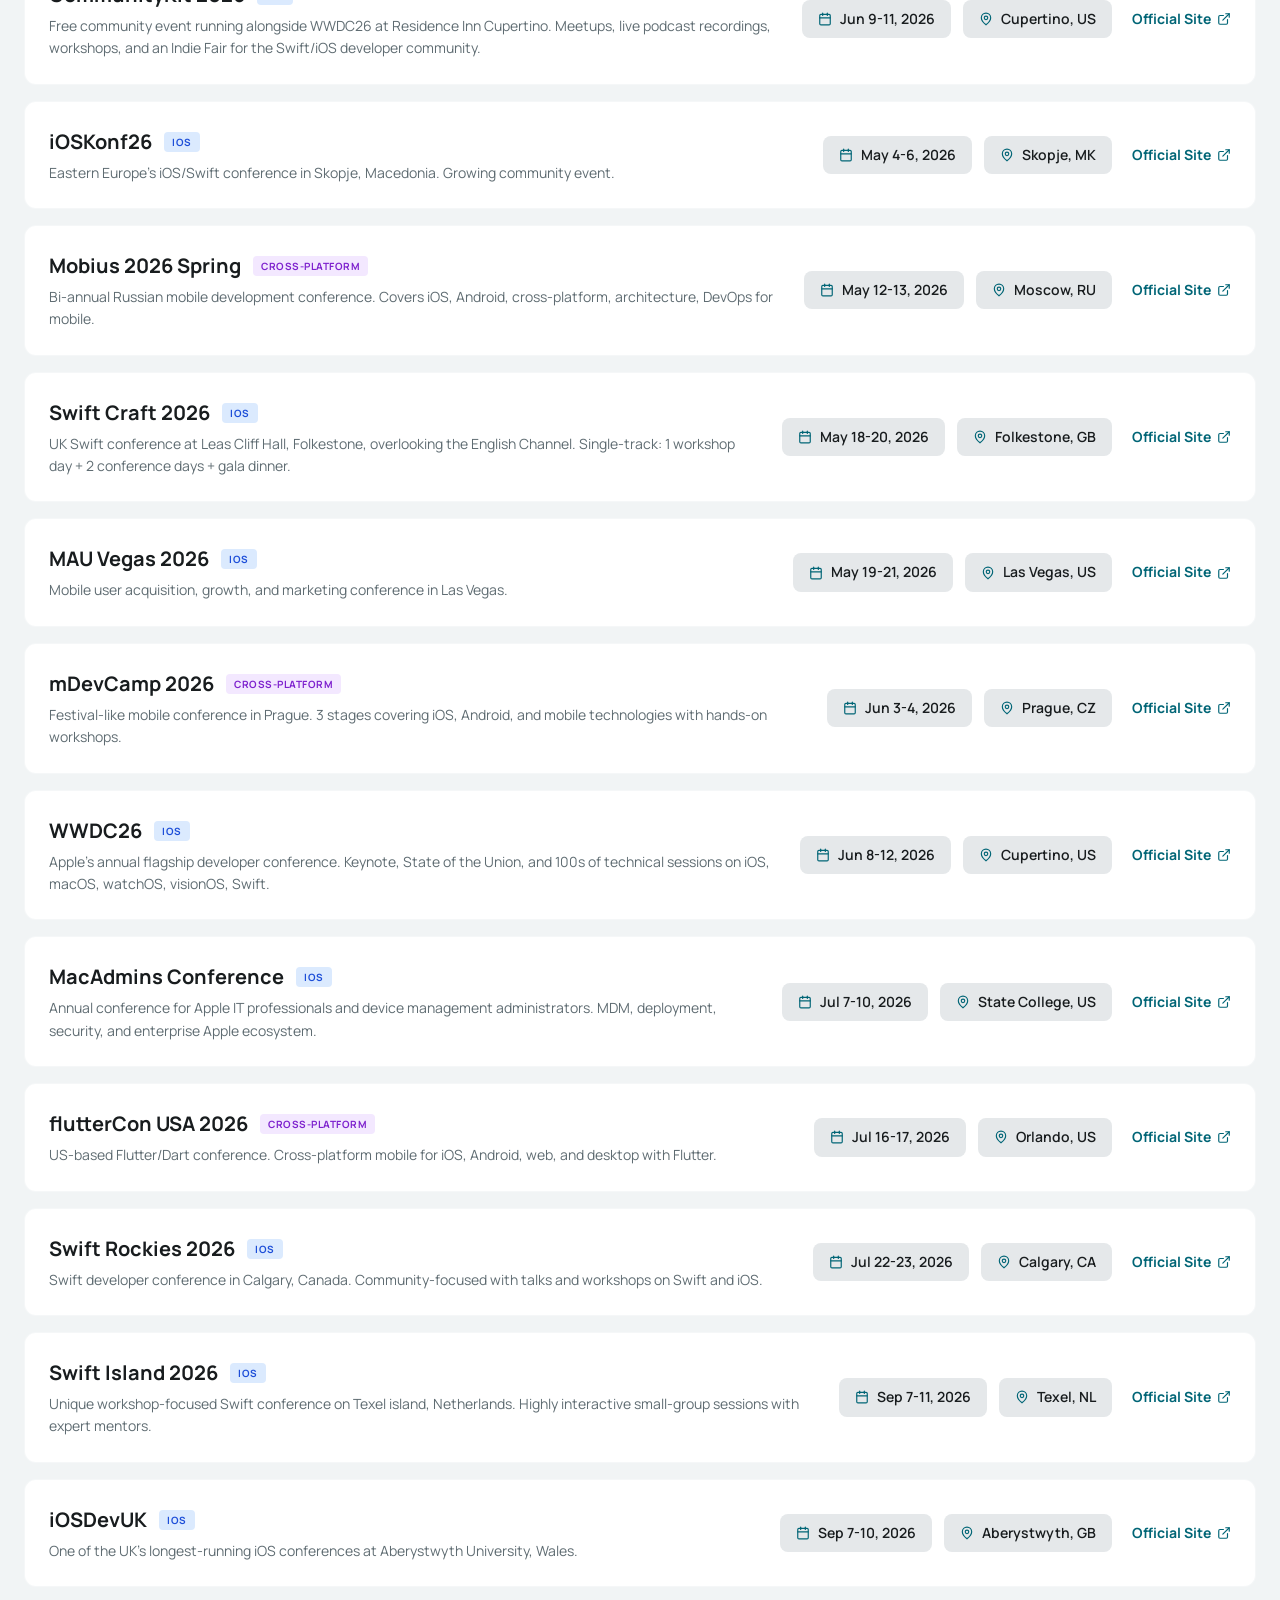
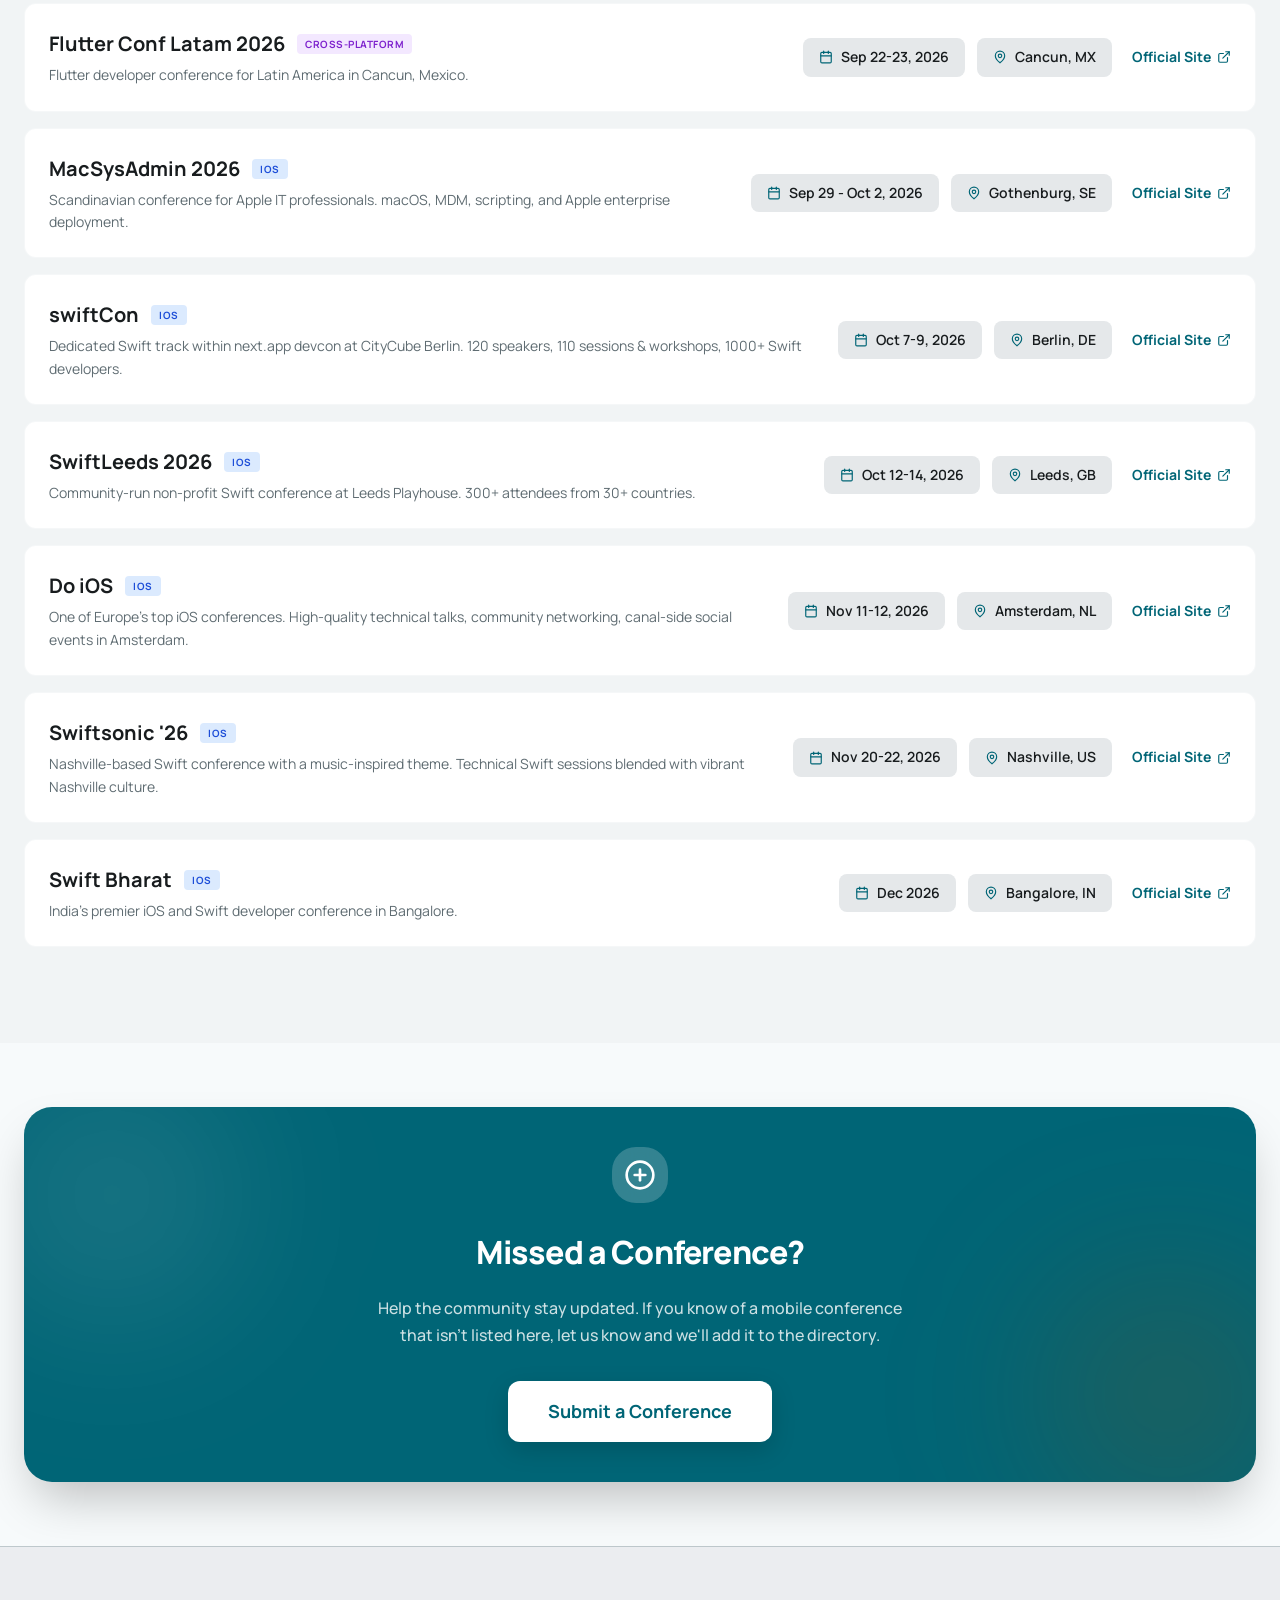
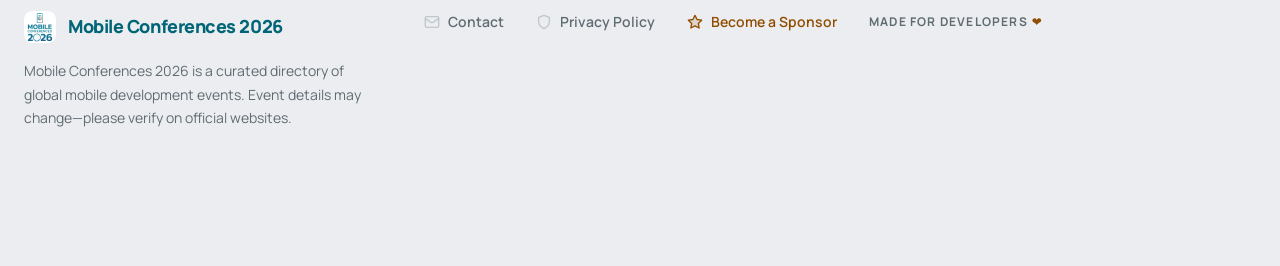
==== commit 5ef1c0d2: "Added mobile section" ====
--- a/index.html
+++ b/index.html
@@ -29,9 +29,10 @@
         <div class="nav-logo">
           <img src="assets/logo.png" alt="Mobile Conferences 2026 Logo" width="40" height="40">
         </div>
-        <span class="nav-title">Mobile Conferences 2026</span>
+        <span class="nav-title">Mobile Conferences</span>
       </a>
       <div class="nav-links">
+        <a href="#app" class="nav-link" id="nav-app">Get the App</a>
         <a href="#submit" class="nav-link" id="nav-submit">Submit</a>
       </div>
     </div>
@@ -65,6 +66,85 @@
         </div>
         <div class="featured-grid" id="featured-grid">
           <!-- Populated by JS -->
+        </div>
+      </div>
+    </section>
+
+    <!-- Mobile App Section -->
+    <section class="section app-section" id="app">
+      <div class="container">
+        <div class="app-grid">
+          <!-- Screenshots Side -->
+          <div class="app-screenshots-side">
+            <div class="app-screenshots-track-wrapper">
+              <div class="app-screenshots-track" id="app-screenshots-track">
+                <div class="app-screenshot-frame">
+                  <img src="assets/Screenshots/home.jpg" alt="App Home Screen" class="app-screenshot-img">
+                </div>
+                <div class="app-screenshot-frame">
+                  <img src="assets/Screenshots/evets.jpg" alt="App Events Screen" class="app-screenshot-img">
+                </div>
+                <div class="app-screenshot-frame">
+                  <img src="assets/Screenshots/event-details.jpg" alt="App Event Details Screen"
+                    class="app-screenshot-img">
+                </div>
+                <div class="app-screenshot-frame">
+                  <img src="assets/Screenshots/videos.jpg" alt="App Videos Screen" class="app-screenshot-img">
+                </div>
+              </div>
+            </div>
+            <!-- Dots -->
+            <div class="app-dots" id="app-dots">
+              <button class="app-dot active" data-index="0" aria-label="Screenshot 1"></button>
+              <button class="app-dot" data-index="1" aria-label="Screenshot 2"></button>
+              <button class="app-dot" data-index="2" aria-label="Screenshot 3"></button>
+              <button class="app-dot" data-index="3" aria-label="Screenshot 4"></button>
+            </div>
+          </div>
+
+          <!-- Info Side -->
+          <div class="app-info-side">
+            <span class="section-eyebrow">Now on iOS</span>
+            <h2 class="app-info-title">Your Conference<br>Companion</h2>
+            <p class="app-info-desc">Browse, save, and never miss a mobile development conference. All events in one
+              place — optimised for your iPhone.</p>
+
+            <ul class="app-features">
+              <li class="app-feature-item">
+                <span class="app-feature-icon">📅</span>
+                <span>Browse upcoming &amp; past conferences</span>
+              </li>
+              <li class="app-feature-item">
+                <span class="app-feature-icon">🎬</span>
+                <span>Watch conference talk videos</span>
+              </li>
+              <li class="app-feature-item">
+                <span class="app-feature-icon">🔔</span>
+                <span>Add events to your calendar</span>
+              </li>
+              <li class="app-feature-item">
+                <span class="app-feature-icon">🌍</span>
+                <span>Filter by platform &amp; region</span>
+              </li>
+            </ul>
+
+            <div class="app-download-area">
+              <!-- QR Code -->
+              <div class="app-qr-wrap">
+                <img src="assets/qr-code.png" alt="Scan to download Mobile Conferences app" class="app-qr-img">
+                <span class="app-qr-label">Scan to download</span>
+              </div>
+              <!-- App Store Badge -->
+              <div class="app-badge-wrap">
+                <a href="https://apps.apple.com/us/app/mobile-conferences-2026/id6762044196?itscg=30200&itsct=apps_box_badge&mttnsubad=6762044196"
+                  target="_blank" rel="noopener noreferrer" class="app-store-link" id="btn-app-store">
+                  <img
+                    src="https://toolbox.marketingtools.apple.com/api/v2/badges/download-on-the-app-store/black/en-us?releaseDate=1776038400"
+                    alt="Download on the App Store" class="app-store-badge">
+                </a>
+              </div>
+            </div>
+          </div>
         </div>
       </div>
     </section>
@@ -174,6 +254,15 @@
             </svg>
             Privacy Policy
           </a>
+
+          <a href="mailto:mobile.conferences@gmail.com?subject=Sponsorship%20Inquiry" class="footer-link-item footer-link-sponsor" id="footer-sponsor">
+            <svg width="16" height="16" viewBox="0 0 24 24" fill="none" stroke="currentColor" stroke-width="2"
+              stroke-linecap="round" stroke-linejoin="round">
+              <polygon points="12 2 15.09 8.26 22 9.27 17 14.14 18.18 21.02 12 17.77 5.82 21.02 7 14.14 2 9.27 8.91 8.26 12 2" />
+            </svg>
+            Become a Sponsor
+          </a>
+
           <div class="footer-made">Made for developers <span class="heart">❤️</span></div>
 
         </div>
--- a/styles.css
+++ b/styles.css
@@ -956,6 +956,19 @@
   color: var(--secondary);
 }
 
+.footer-link-sponsor {
+  color: var(--secondary) !important;
+}
+
+.footer-link-sponsor svg {
+  color: var(--secondary) !important;
+  fill: rgba(144, 77, 0, 0.15);
+}
+
+.footer-link-sponsor:hover {
+  color: #b85e00 !important;
+}
+
 /* =========================================================
    EMPTY STATE
    ========================================================= */
@@ -1013,6 +1026,209 @@
 }
 
 /* =========================================================
+   MOBILE APP SECTION
+   ========================================================= */
+.app-section {
+  background: linear-gradient(160deg, #f0f8fa 0%, var(--surface) 100%);
+  overflow: hidden;
+}
+
+.app-grid {
+  display: grid;
+  grid-template-columns: 1fr;
+  gap: 4rem;
+  align-items: center;
+}
+
+/* --- Screenshots Side --- */
+.app-screenshots-side {
+  display: flex;
+  flex-direction: column;
+  align-items: center;
+  gap: 1.5rem;
+}
+
+.app-screenshots-track-wrapper {
+  width: 100%;
+  max-width: 280px;
+  overflow: hidden;
+  border-radius: var(--radius-2xl);
+  position: relative;
+}
+
+/* subtle depth shadow around the phones */
+.app-screenshots-track-wrapper::before {
+  content: '';
+  position: absolute;
+  inset: -1px;
+  border-radius: inherit;
+  box-shadow: 0 32px 80px -10px rgba(0, 101, 118, 0.22), 0 2px 8px rgba(0,0,0,0.08);
+  pointer-events: none;
+  z-index: 2;
+}
+
+.app-screenshots-track {
+  display: flex;
+  width: 100%;
+  transition: transform 0.55s cubic-bezier(0.4, 0, 0.2, 1);
+}
+
+.app-screenshot-frame {
+  flex: 0 0 100%;
+  width: 100%;
+  aspect-ratio: 9 / 19.5;
+  overflow: hidden;
+  border-radius: var(--radius-2xl);
+  background: #000;
+  border: 2px solid rgba(0,0,0,0.12);
+}
+
+.app-screenshot-img {
+  width: 100%;
+  height: 100%;
+  object-fit: cover;
+  display: block;
+  border-radius: calc(var(--radius-2xl) - 2px);
+}
+
+/* Dots */
+.app-dots {
+  display: flex;
+  gap: 0.5rem;
+  align-items: center;
+}
+
+.app-dot {
+  width: 8px;
+  height: 8px;
+  border-radius: 50%;
+  background: var(--surface-container-highest);
+  cursor: pointer;
+  transition: all var(--transition-normal);
+  border: none;
+  padding: 0;
+}
+
+.app-dot.active {
+  background: var(--primary);
+  width: 24px;
+  border-radius: 4px;
+}
+
+/* --- Info Side --- */
+.app-info-side {
+  display: flex;
+  flex-direction: column;
+  gap: 0;
+}
+
+.app-info-title {
+  font-size: 2.75rem;
+  font-weight: 800;
+  color: var(--on-surface);
+  letter-spacing: -0.03em;
+  line-height: 1.1;
+  margin-bottom: 1rem;
+  margin-top: 0.5rem;
+}
+
+.app-info-desc {
+  color: #5f6c72;
+  font-size: 1.0625rem;
+  line-height: 1.75;
+  margin-bottom: 2rem;
+  max-width: 36rem;
+}
+
+/* Feature list */
+.app-features {
+  list-style: none;
+  display: flex;
+  flex-direction: column;
+  gap: 0.875rem;
+  margin-bottom: 2.5rem;
+}
+
+.app-feature-item {
+  display: flex;
+  align-items: center;
+  gap: 0.875rem;
+  font-size: 0.9375rem;
+  font-weight: 600;
+  color: var(--on-surface);
+}
+
+.app-feature-icon {
+  width: 2.25rem;
+  height: 2.25rem;
+  background: rgba(0, 101, 118, 0.08);
+  border-radius: var(--radius-sm);
+  display: flex;
+  align-items: center;
+  justify-content: center;
+  font-size: 1rem;
+  flex-shrink: 0;
+  border: 1px solid rgba(0, 101, 118, 0.12);
+}
+
+/* Download area: QR + badge */
+.app-download-area {
+  display: flex;
+  align-items: center;
+  gap: 2rem;
+  flex-wrap: wrap;
+}
+
+/* QR Code */
+.app-qr-wrap {
+  display: flex;
+  flex-direction: column;
+  align-items: center;
+  gap: 0.5rem;
+}
+
+.app-qr-img {
+  width: 96px;
+  height: 96px;
+  border-radius: var(--radius-md);
+  border: 1px solid rgba(190, 200, 204, 0.4);
+  padding: 6px;
+  background: #fff;
+  box-shadow: var(--shadow-card);
+}
+
+.app-qr-label {
+  font-size: 0.6875rem;
+  font-weight: 700;
+  color: #5f6c72;
+  text-transform: uppercase;
+  letter-spacing: 0.08em;
+}
+
+/* App Store Badge */
+.app-badge-wrap {
+  display: flex;
+  flex-direction: column;
+  gap: 0.75rem;
+}
+
+.app-store-link {
+  display: inline-block;
+  transition: transform var(--transition-fast), opacity var(--transition-fast);
+}
+
+.app-store-link:hover {
+  transform: translateY(-2px);
+  opacity: 0.88;
+}
+
+.app-store-badge {
+  width: 180px;
+  height: auto;
+  display: block;
+}
+
+/* =========================================================
    RESPONSIVE
    ========================================================= */
 
@@ -1088,6 +1304,19 @@
   .submit-desc {
     font-size: 1rem;
   }
+
+  .app-grid {
+    grid-template-columns: 1fr 1fr;
+    gap: 3rem;
+  }
+
+  .app-screenshots-side {
+    order: -1;
+  }
+
+  .app-screenshots-track-wrapper {
+    max-width: 240px;
+  }
 }
 
 /* Large Desktop (lg) */
@@ -1108,6 +1337,14 @@
   .submit-card {
     padding: 2.5rem;
   }
+
+  .app-screenshots-track-wrapper {
+    max-width: 280px;
+  }
+
+  .app-info-title {
+    font-size: 3rem;
+  }
 }
 
 
